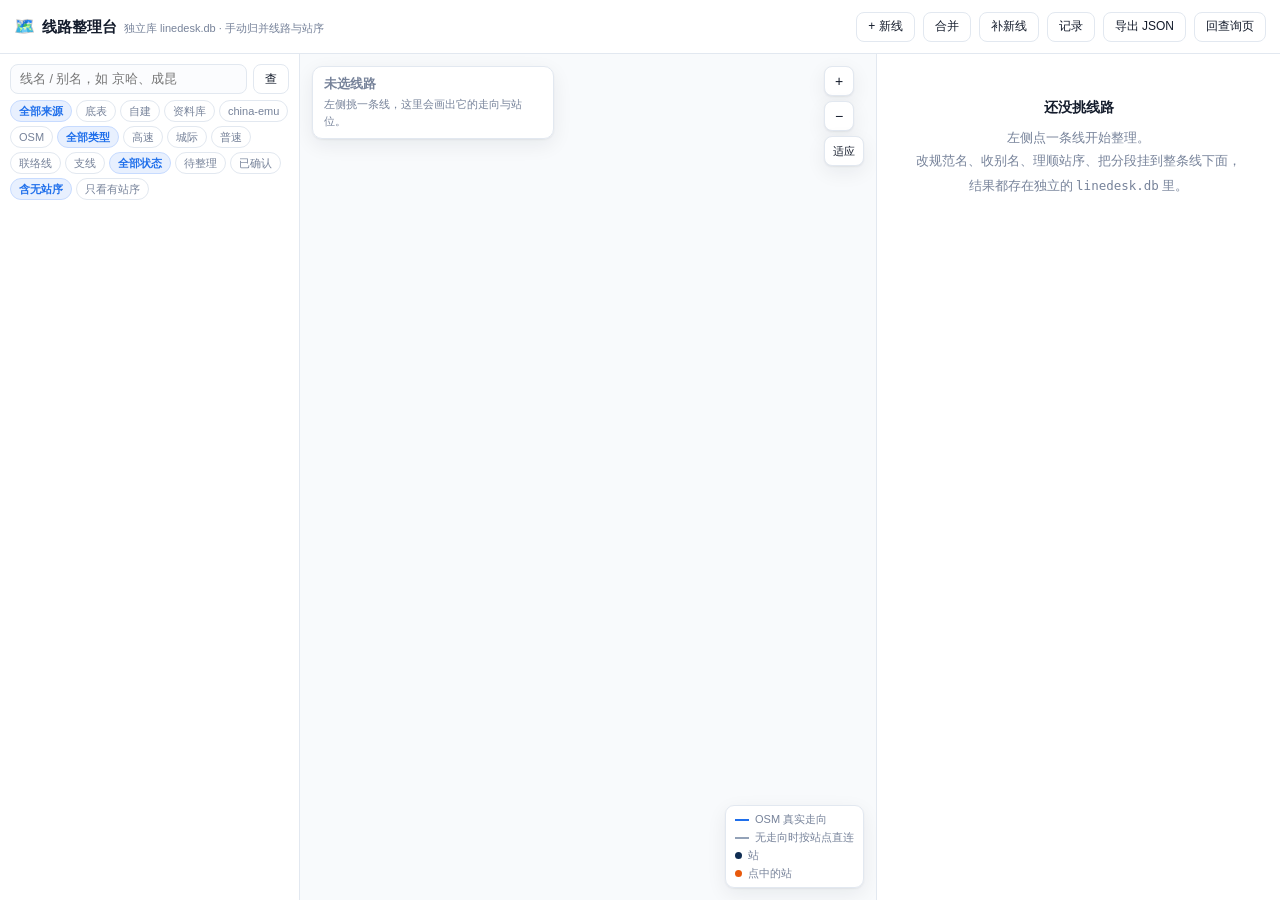
==== webapp/static/linedesk.html @ 4b53d6ca "线路整理台：单开一个库，把五套来源的线名归并成人能看懂的线路 五套来源各写各的名字，同一条线最多四种写法：底表按段命名（京哈高速线京沈段）、 辉睿叫「京沪高铁」、china-emu 叫「京沪高速铁路」" ====
<!doctype html>
<html lang="zh-CN">
<head>
<meta charset="utf-8">
<meta name="viewport" content="width=device-width, initial-scale=1">
<title>railcn · 线路整理台</title>
<link rel="icon" href="data:image/svg+xml,<svg xmlns='http://www.w3.org/2000/svg' viewBox='0 0 32 32'><text y='26' font-size='26'>🗺️</text></svg>">
<link rel="stylesheet" href="linedesk.css">
</head>
<body>
<div id="ldapp">

  <header class="ld-top">
    <div class="ld-brand">
      <span style="font-size:17px">🗺️</span>
      <b>线路整理台</b>
      <span class="sub">独立库 linedesk.db · 手动归并线路与站序</span>
    </div>
    <div class="ld-stats" id="ldStats"></div>
    <div class="ld-actions">
      <button id="btnNew" class="btn ghost" title="线路库里没有的线，先建一条空的，再补站序">+ 新线</button>
      <button id="btnMerge" class="btn ghost" title="把几条不同写法的线并成一条">合并</button>
      <button id="btnRebuild" class="btn ghost" title="从 rail.db 补进新出现的线名，已整理过的不动">补新线</button>
      <button id="btnLog" class="btn ghost" title="谁在什么时候改了什么">记录</button>
      <button id="btnExport" class="btn ghost" title="导出整理结果（规范名 ← 各来源写法 + 站序 + 父子关系）">导出 JSON</button>
      <a class="btn ghost" href="/" title="回到车次查询">回查询页</a>
    </div>
  </header>

  <main>
    <aside class="ld-left">
      <div class="ld-search">
        <input id="ldQ" placeholder="线名 / 别名，如 京哈、成昆" autocomplete="off">
        <button id="ldGo" class="btn">查</button>
      </div>
      <div id="ldFilters" class="ld-filters"></div>
      <div id="ldCount" class="ld-count"></div>
      <div id="ldList" class="ld-list"></div>
    </aside>

    <section class="ld-stage">
      <svg id="ldMap" xmlns="http://www.w3.org/2000/svg"></svg>

      <div id="ldMapInfo" class="ld-mapinfo">
        <div class="t" style="color:#77839a">未选线路</div>
        <div class="r">左侧挑一条线，这里会画出它的走向与站位。</div>
      </div>

      <div class="ld-mapctl">
        <button data-zoom="in" title="放大">+</button>
        <button data-zoom="out" title="缩小">−</button>
        <button data-zoom="fit" class="wide" title="整条线放进画面">适应</button>
      </div>

      <div class="ld-legend">
        <i><span class="ln geo"></span>OSM 真实走向</i>
        <i><span class="ln"></span>无走向时按站点直连</i>
        <i><span class="dot"></span>站</i>
        <i><span class="dot sel"></span>点中的站</i>
      </div>
    </section>

    <aside class="ld-right" id="ldPanel"></aside>
  </main>
</div>

<script src="linedesk.js"></script>
</body>
</html>
---- webapp/static/linedesk.css ----
:root{
  --bg:#eef2f7;
  --panel:#ffffff;
  --line:#e2e8f0;
  --line-2:#eef2f7;
  --text:#131b2b;
  --muted:#77839a;
  --accent:#1f6feb;
  --accent-soft:#e8f0fe;
  --rail:#0f2d52;
  --ok:#0f9d58;
  --warn:#e8590c;
  --bad:#d93025;
  --radius:12px;
  --shadow:0 1px 2px rgba(16,24,40,.06),0 6px 20px rgba(16,24,40,.07);
}
*{box-sizing:border-box}
html,body{height:100%;margin:0}
body{
  font-family:-apple-system,BlinkMacSystemFont,"Segoe UI","PingFang SC","Microsoft YaHei",sans-serif;
  color:var(--text);background:var(--bg);font-size:13px;-webkit-font-smoothing:antialiased;
}
button{font-family:inherit}
.hidden{display:none !important}
a{color:var(--accent);text-decoration:none}

#ldapp{height:100%;display:flex;flex-direction:column}

/* ---------- 顶栏 ---------- */
.ld-top{
  height:54px;flex:0 0 54px;display:flex;align-items:center;gap:16px;padding:0 14px;
  background:var(--panel);border-bottom:1px solid var(--line);z-index:5;
}
.ld-brand{display:flex;align-items:baseline;gap:7px;white-space:nowrap}
.ld-brand b{font-size:15px}
.ld-brand .sub{font-size:11px;color:var(--muted)}
.ld-stats{display:flex;gap:12px;font-size:11px;color:var(--muted);white-space:nowrap}
.ld-stats b{color:var(--text);font-size:12px}
.ld-actions{margin-left:auto;display:flex;align-items:center;gap:8px}

.btn{
  height:30px;padding:0 11px;border-radius:8px;border:1px solid var(--line);
  background:#fff;color:var(--text);cursor:pointer;font-size:12px;transition:.15s;white-space:nowrap;
}
.btn:hover{border-color:#cbd5e1;background:#f8fafc}
.btn.primary{background:var(--accent);border-color:var(--accent);color:#fff;font-weight:600}
.btn.primary:hover{background:#1a5fd0}
.btn.ghost{background:transparent}
a.btn{display:inline-flex;align-items:center;justify-content:center;text-decoration:none;color:inherit}
.btn.danger{color:var(--bad);border-color:#f3d3d0}
.btn.danger:hover{background:#fdf2f1}
.btn.sm{height:26px;padding:0 8px;font-size:11.5px;border-radius:7px}
.btn:disabled{opacity:.45;cursor:not-allowed}

/* ---------- 三栏 ---------- */
main{flex:1;display:flex;min-height:0}

.ld-left{
  width:300px;flex:0 0 300px;background:var(--panel);border-right:1px solid var(--line);
  display:flex;flex-direction:column;min-height:0;
}
.ld-search{display:flex;gap:6px;padding:10px 10px 6px}
.ld-search input{
  flex:1;height:30px;padding:0 9px;border:1px solid var(--line);border-radius:8px;
  font-size:12.5px;background:#fbfcfe;outline:none;
}
.ld-search input:focus{border-color:var(--accent);box-shadow:0 0 0 3px var(--accent-soft);background:#fff}

.ld-filters{display:flex;flex-wrap:wrap;gap:4px;padding:0 10px 8px}
.chip{
  height:22px;padding:0 8px;border-radius:11px;border:1px solid var(--line);
  background:#fff;color:var(--muted);font-size:11px;cursor:pointer;transition:.12s;
}
.chip:hover{color:var(--text);border-color:#cbd5e1}
.chip.on{background:var(--accent-soft);border-color:#c7dbff;color:var(--accent);font-weight:600}
.chip .n{opacity:.6;margin-left:3px;font-size:10px}

.ld-count{padding:0 12px 6px;font-size:11px;color:var(--muted)}
.ld-count b{color:var(--text)}
.ld-list{flex:1;overflow:auto;padding:0 8px 12px}
.ld-item{
  padding:7px 9px;border-radius:9px;cursor:pointer;border:1px solid transparent;
  display:flex;flex-direction:column;gap:3px;
}
.ld-item:hover{background:#f7f9fc}
.ld-item.on{background:var(--accent-soft);border-color:#c7dbff}
.ld-item .nm{display:flex;align-items:center;gap:5px;font-weight:600;font-size:12.5px}
.ld-item .nm .st{font-size:10px;font-weight:400;color:var(--ok)}
.ld-item .nm .st.draft{color:var(--muted)}
.ld-item .meta{display:flex;gap:6px;font-size:10.5px;color:var(--muted);flex-wrap:wrap;align-items:center}
.ld-item .meta .k{background:#f1f4f9;border-radius:5px;padding:0 4px}
.ld-item .meta .s{display:inline-block;width:7px;height:7px;border-radius:2px}
.ld-item .meta .als{display:inline-flex;gap:2px;align-items:center}
.ld-item.pick{outline:2px solid var(--warn);outline-offset:-2px}
.ld-item .cb{width:13px;height:13px;flex:0 0 13px;border:1px solid #c3cddd;border-radius:4px;background:#fff}
.ld-item .cb.on{background:var(--warn);border-color:var(--warn)}

/* ---------- 地图 ---------- */
.ld-stage{flex:1;position:relative;min-width:0;background:#f8fafc;overflow:hidden}
#ldMap{width:100%;height:100%;display:block;cursor:grab;touch-action:none}
#ldMap.dragging{cursor:grabbing}
.ld-mapctl{
  position:absolute;right:12px;top:12px;display:flex;flex-direction:column;gap:5px;z-index:3;
}
.ld-mapctl button{
  width:30px;height:30px;border-radius:8px;border:1px solid var(--line);background:#fff;
  cursor:pointer;font-size:14px;color:var(--text);box-shadow:var(--shadow);line-height:1;
}
.ld-mapctl button:hover{background:#f1f5fb}
.ld-mapctl button.wide{width:auto;padding:0 8px;font-size:11px}
.ld-mapinfo{
  position:absolute;left:12px;top:12px;background:rgba(255,255,255,.94);border:1px solid var(--line);
  border-radius:10px;padding:8px 11px;box-shadow:var(--shadow);min-width:230px;max-width:42%;
}
.ld-mapinfo .t{font-weight:700;font-size:13px;display:flex;align-items:center;gap:7px}
.ld-mapinfo .t .tag{font-size:10px;font-weight:400;color:var(--muted);background:#f1f4f9;
  border-radius:5px;padding:1px 5px}
.ld-mapinfo .r{font-size:11px;color:var(--muted);margin-top:3px;line-height:1.55}
.ld-mapinfo .r b{color:var(--text)}
.ld-legend{
  position:absolute;right:12px;bottom:12px;background:rgba(255,255,255,.94);border:1px solid var(--line);
  border-radius:9px;padding:6px 9px;font-size:11px;color:var(--muted);box-shadow:var(--shadow);
  display:flex;flex-direction:column;gap:3px;
}
.ld-legend i{display:flex;align-items:center;gap:6px;font-style:normal}
.ld-legend .dot{width:7px;height:7px;border-radius:50%;background:var(--rail);display:inline-block}
.ld-legend .dot.sel{background:var(--warn)}
.ld-legend .ln{width:14px;height:0;border-top:2px solid #93a2b8;display:inline-block}
.ld-legend .ln.geo{border-top-color:#1f6feb;border-top-style:solid}

/* ---------- 右侧面板 ---------- */
.ld-right{
  width:404px;flex:0 0 404px;background:var(--panel);border-left:1px solid var(--line);
  overflow:auto;min-height:0;
}
.ld-empty{padding:40px 24px;text-align:center;color:var(--muted);font-size:12.5px;line-height:1.9}
.ld-empty b{display:block;color:var(--text);font-size:14px;margin-bottom:6px}

.sec{border-bottom:1px solid var(--line-2);padding:11px 13px}
.sec:last-child{border-bottom:none}
.sec h4{
  margin:0 0 8px;font-size:11.5px;color:var(--muted);font-weight:600;letter-spacing:.4px;
  display:flex;align-items:center;gap:7px;
}
.sec h4 .r{margin-left:auto;font-weight:400;display:flex;gap:5px}
.sec h4 .n{background:#f1f4f9;border-radius:6px;padding:1px 5px;color:var(--text);font-size:10.5px}

.frow{display:flex;align-items:center;gap:7px;margin-bottom:7px}
.frow:last-child{margin-bottom:0}
.frow label{width:56px;flex:0 0 56px;font-size:11.5px;color:var(--muted)}
.frow input,.frow select,.frow textarea{
  flex:1;min-width:0;height:29px;padding:0 8px;border:1px solid var(--line);border-radius:7px;
  font-size:12.5px;background:#fbfcfe;outline:none;color:var(--text);font-family:inherit;
}
.frow textarea{height:52px;padding:6px 8px;resize:vertical;line-height:1.5}
.frow input:focus,.frow textarea:focus{border-color:var(--accent);box-shadow:0 0 0 3px var(--accent-soft);background:#fff}
.frow input[readonly]{background:#f4f6fa;color:var(--muted)}
.hint{font-size:11px;color:var(--muted);line-height:1.65;margin:4px 0 0}
.hint.warn{color:var(--warn)}
.hint.ok{color:var(--ok)}

.tagline{display:flex;flex-wrap:wrap;gap:5px}
.al{
  display:inline-flex;align-items:center;gap:5px;border:1px solid var(--line);border-radius:7px;
  padding:2px 6px;font-size:11.5px;background:#fbfcfe;
}
.al .s{font-size:9.5px;color:#fff;border-radius:4px;padding:0 4px;line-height:14px}
.al .s.lib{background:#0f2d52}
.al .s.custom{background:#6b46c1}
.al .s.huirui{background:#1f6feb}
.al .s.ce{background:#0f9d58}
.al .s.osm{background:#8b93a5}
.al .x{cursor:pointer;color:var(--muted);font-size:12px;line-height:1}
.al .x:hover{color:var(--bad)}
.al.add{cursor:pointer;color:var(--accent);border-style:dashed}

.stops{max-height:340px;overflow:auto;border:1px solid var(--line);border-radius:9px}
.st{display:flex;align-items:center;gap:6px;padding:3px 7px;font-size:12px;border-bottom:1px solid #f4f6fa}
.st:last-child{border-bottom:none}
.st:hover{background:#f8fafc}
.st .i{width:20px;flex:0 0 20px;color:var(--muted);font-size:10px;text-align:right}
.st .nm{flex:1;min-width:0;overflow:hidden;text-overflow:ellipsis;white-space:nowrap}
.st input.nm{border:1px solid transparent;background:transparent;height:22px;padding:0 4px;border-radius:5px;
  font-size:12px;min-width:0;font-family:inherit;color:var(--text)}
.st input.nm:hover{border-color:var(--line)}
.st input.nm:focus{border-color:var(--accent);background:#fff;outline:none}
.st .km{width:62px;flex:0 0 62px;text-align:right;color:var(--muted);font-size:10.5px}
.st .op{display:flex;gap:2px;opacity:0}
.st:hover .op{opacity:1}
.st .op button{
  width:18px;height:18px;border:none;background:transparent;color:var(--muted);cursor:pointer;
  font-size:11px;border-radius:4px;line-height:1;padding:0;
}
.st .op button:hover{background:#e8edf5;color:var(--text)}
.st .op button.del:hover{background:#fdecea;color:var(--bad)}
.st.nocoord .nm{color:var(--warn)}

.kv{display:flex;gap:8px;font-size:11.5px;color:var(--muted);flex-wrap:wrap}
.kv b{color:var(--text);font-weight:600}
.rel{display:flex;align-items:center;gap:6px;padding:4px 0;font-size:12px;border-bottom:1px dashed var(--line-2)}
.rel:last-child{border-bottom:none}
.rel a{font-weight:600}
.rel .m{margin-left:auto;font-size:10.5px;color:var(--muted)}
.rel .x{cursor:pointer;color:var(--muted)}
.rel .x:hover{color:var(--bad)}

.cand{display:flex;align-items:center;gap:6px;padding:3px 0;font-size:11.5px}
.cand .s{font-size:9.5px;color:#fff;border-radius:4px;padding:0 4px;line-height:14px}
.cand .nm{flex:1;min-width:0;overflow:hidden;text-overflow:ellipsis;white-space:nowrap}
.cand .m{color:var(--muted);font-size:10.5px}

/* ---------- 弹窗 ---------- */
.modal{position:fixed;inset:0;background:rgba(16,24,40,.34);display:flex;align-items:center;
  justify-content:center;z-index:60}
.modal-card{
  background:#fff;border-radius:14px;box-shadow:0 18px 50px rgba(16,24,40,.24);
  width:520px;max-width:92vw;max-height:82vh;display:flex;flex-direction:column;overflow:hidden;
}
.modal-card h3{margin:0;padding:14px 16px 10px;font-size:14px}
.modal-body{padding:0 16px 8px;overflow:auto;flex:1}
.modal-foot{display:flex;align-items:center;gap:8px;padding:10px 16px 14px;border-top:1px solid var(--line-2)}
.modal-foot .msg{flex:1;font-size:11.5px;color:var(--muted)}
.modal-foot .msg.err{color:var(--bad)}
.picklist{max-height:300px;overflow:auto;margin:8px 0;border:1px solid var(--line);border-radius:9px}
.pick{display:flex;align-items:center;gap:8px;padding:5px 9px;font-size:12px;cursor:pointer;
  border-bottom:1px solid #f4f6fa}
.pick:last-child{border-bottom:none}
.pick:hover{background:#f7f9fc}
.pick.on{background:var(--accent-soft)}
.pick .m{margin-left:auto;color:var(--muted);font-size:10.5px}
.pick .s{font-size:9.5px;color:#fff;border-radius:4px;padding:0 4px;line-height:14px}

.toast{
  position:fixed;left:50%;bottom:28px;transform:translateX(-50%);
  background:#131b2b;color:#fff;padding:8px 16px;border-radius:9px;font-size:12.5px;
  box-shadow:0 10px 28px rgba(16,24,40,.3);z-index:99;opacity:0;transition:opacity .18s,transform .18s;
  pointer-events:none;
}
.toast.on{opacity:1;transform:translateX(-50%) translateY(-4px)}
.toast.err{background:var(--bad)}
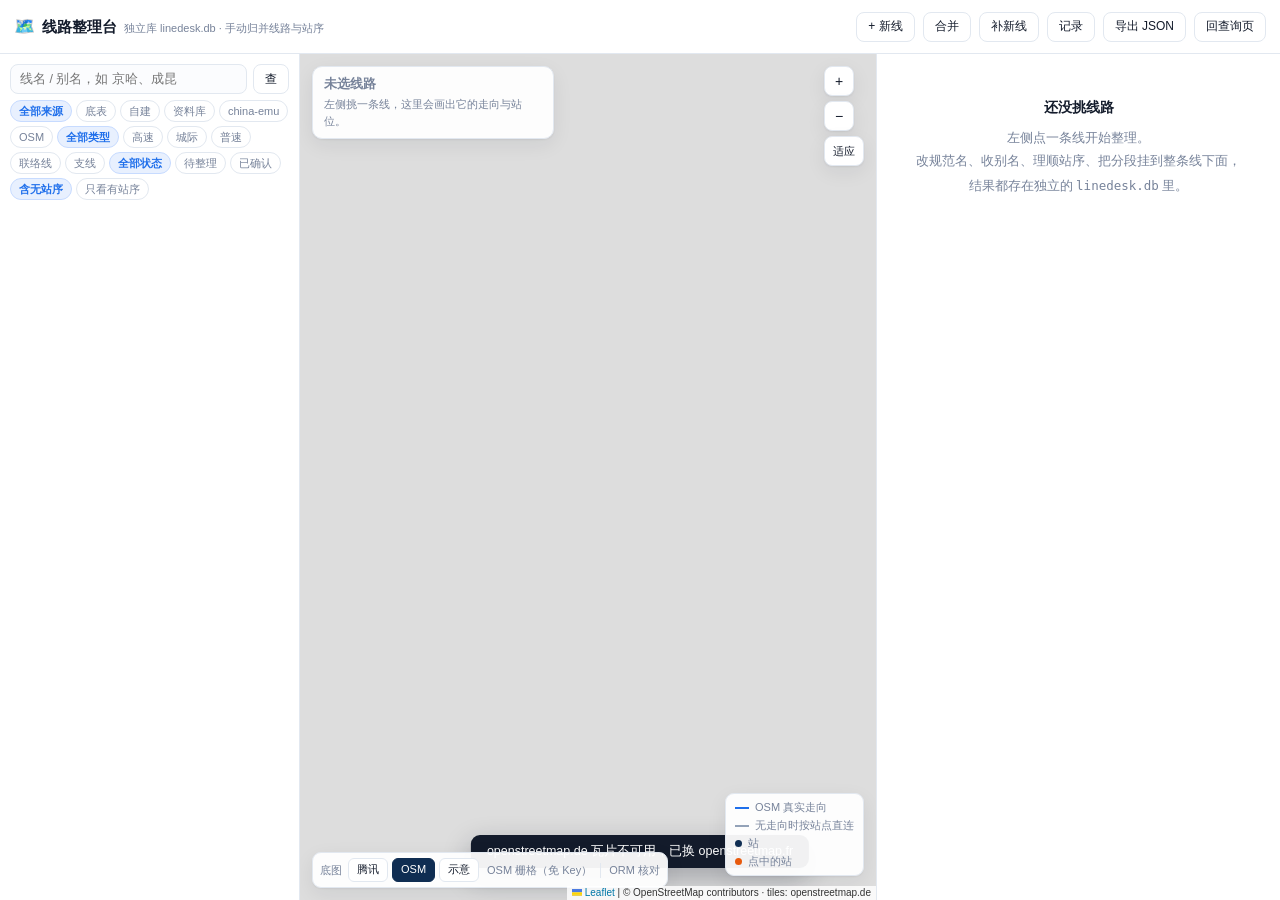
==== commit a0460c5f: "整理台地图：腾讯底图为主，OSM 栅格与示意模式兜底 - 左下角切底图：腾讯 GL JS（要 Key，和主站共用 localStorage.railcn.mapkey）、   OSM 栅格（Leafl" ====
--- a/webapp/static/linedesk.html
+++ b/webapp/static/linedesk.html
@@ -39,7 +39,8 @@
     </aside>
 
     <section class="ld-stage">
-      <svg id="ldMap" xmlns="http://www.w3.org/2000/svg"></svg>
+      <div id="ldMap" class="ld-canvas"></div>
+      <svg id="ldSvg" class="ld-canvas hidden" xmlns="http://www.w3.org/2000/svg"></svg>
 
       <div id="ldMapInfo" class="ld-mapinfo">
         <div class="t" style="color:#77839a">未选线路</div>
@@ -50,6 +51,16 @@
         <button data-zoom="in" title="放大">+</button>
         <button data-zoom="out" title="缩小">−</button>
         <button data-zoom="fit" class="wide" title="整条线放进画面">适应</button>
+      </div>
+
+      <div class="ld-basebar">
+        <span class="lbl">底图</span>
+        <button data-base="tmap" title="腾讯位置服务（需 Key，国内路网 POI 最全）">腾讯</button>
+        <button data-base="osm" title="OpenStreetMap 栅格瓦片（免 Key，与 OSM 走向完全对齐）">OSM</button>
+        <button data-base="svg" title="无底图示意，离线也能用">示意</button>
+        <span id="ldBaseTip" class="tip"></span>
+        <a id="ldOrm" class="orm" target="_blank" rel="noreferrer"
+           title="在 OpenRailwayMap 里打开这条线（OSM 的铁路专用渲染），用来核对走向">ORM 核对</a>
       </div>
 
       <div class="ld-legend">
--- a/webapp/static/linedesk.css
+++ b/webapp/static/linedesk.css
@@ -97,10 +97,42 @@
 
 /* ---------- 地图 ---------- */
 .ld-stage{flex:1;position:relative;min-width:0;background:#f8fafc;overflow:hidden}
-#ldMap{width:100%;height:100%;display:block;cursor:grab;touch-action:none}
-#ldMap.dragging{cursor:grabbing}
+.ld-canvas{position:absolute;inset:0;width:100%;height:100%;display:block}
+#ldSvg{cursor:grab;touch-action:none}
+#ldSvg.dragging{cursor:grabbing}
+/* Leaflet 自带控件位置调一下，别跟我们的按钮打架 */
+.leaflet-container{background:#eef2f7;font:inherit}
+.leaflet-control-attribution{font-size:10px !important;background:rgba(255,255,255,.82) !important}
+.leaflet-bar a{color:var(--text)}
+.ld-basebar{
+  position:absolute;left:12px;bottom:12px;display:flex;align-items:center;gap:4px;z-index:900;
+  background:rgba(255,255,255,.94);border:1px solid var(--line);border-radius:9px;
+  padding:5px 7px;box-shadow:var(--shadow);font-size:11px;
+}
+.ld-basebar .lbl{color:var(--muted);margin-right:2px}
+.ld-basebar button{
+  border:1px solid var(--line);background:#fff;border-radius:6px;padding:2px 8px;font-size:11px;
+  cursor:pointer;color:var(--text);line-height:1.6;
+}
+.ld-basebar button:hover{background:#f1f5fb}
+.ld-basebar button.on{background:var(--rail);border-color:var(--rail);color:#fff}
+.ld-basebar .tip{color:var(--muted);margin-left:4px;max-width:230px;line-height:1.4}
+.ld-basebar .tip b{color:var(--warn);cursor:pointer;text-decoration:underline}
+.ld-basebar .orm{
+  margin-left:4px;border-left:1px solid var(--line);padding-left:8px;color:var(--muted);
+  text-decoration:none;font-size:11px;
+}
+.ld-basebar .orm:hover{color:var(--rail);text-decoration:underline}
+/* Leaflet 常驻站名标签 */
+.ld-tip{
+  background:rgba(255,255,255,.9)!important;border:1px solid rgba(140,158,180,.45)!important;
+  color:#33415c!important;font-size:10.5px!important;padding:0 3px!important;border-radius:3px!important;
+  box-shadow:none!important;white-space:nowrap;
+}
+.ld-tip.sel{background:#e8590c!important;border-color:#e8590c!important;color:#fff!important;font-weight:700}
+.ld-tip::before{display:none!important}
 .ld-mapctl{
-  position:absolute;right:12px;top:12px;display:flex;flex-direction:column;gap:5px;z-index:3;
+  position:absolute;right:12px;top:12px;display:flex;flex-direction:column;gap:5px;z-index:900;
 }
 .ld-mapctl button{
   width:30px;height:30px;border-radius:8px;border:1px solid var(--line);background:#fff;
@@ -109,7 +141,7 @@
 .ld-mapctl button:hover{background:#f1f5fb}
 .ld-mapctl button.wide{width:auto;padding:0 8px;font-size:11px}
 .ld-mapinfo{
-  position:absolute;left:12px;top:12px;background:rgba(255,255,255,.94);border:1px solid var(--line);
+  position:absolute;left:12px;top:12px;z-index:900;background:rgba(255,255,255,.94);border:1px solid var(--line);
   border-radius:10px;padding:8px 11px;box-shadow:var(--shadow);min-width:230px;max-width:42%;
 }
 .ld-mapinfo .t{font-weight:700;font-size:13px;display:flex;align-items:center;gap:7px}
@@ -118,7 +150,7 @@
 .ld-mapinfo .r{font-size:11px;color:var(--muted);margin-top:3px;line-height:1.55}
 .ld-mapinfo .r b{color:var(--text)}
 .ld-legend{
-  position:absolute;right:12px;bottom:12px;background:rgba(255,255,255,.94);border:1px solid var(--line);
+  position:absolute;right:12px;bottom:24px;z-index:900;background:rgba(255,255,255,.94);border:1px solid var(--line);
   border-radius:9px;padding:6px 9px;font-size:11px;color:var(--muted);box-shadow:var(--shadow);
   display:flex;flex-direction:column;gap:3px;
 }
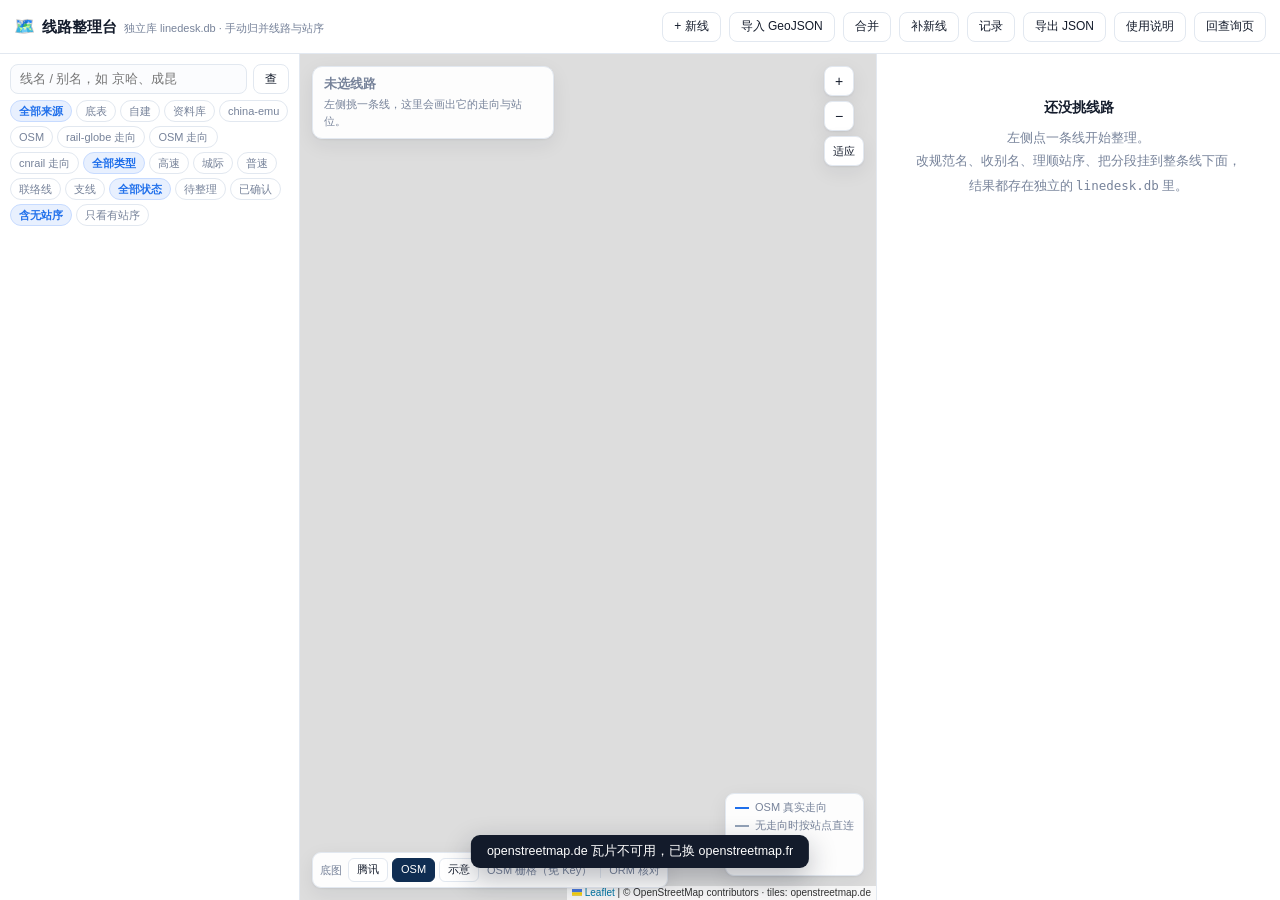
==== commit 1932f135: "整理台确认线路体系 + 车次详情真实线路按确认站序重画 + 独立确认线路地图页 - 整理台：三步流程（走向 / 站点 / publish 基本线路）、指定位置插站、全量确认清单、编辑里程占首屏 - 走" ====
--- a/webapp/static/linedesk.html
+++ b/webapp/static/linedesk.html
@@ -19,10 +19,12 @@
     <div class="ld-stats" id="ldStats"></div>
     <div class="ld-actions">
       <button id="btnNew" class="btn ghost" title="线路库里没有的线，先建一条空的，再补站序">+ 新线</button>
+      <button id="btnGeo" class="btn ghost" title="导入 GeoJSON（可多选）：站序与走向按文件来，落成待整理的新线">导入 GeoJSON</button>
       <button id="btnMerge" class="btn ghost" title="把几条不同写法的线并成一条">合并</button>
       <button id="btnRebuild" class="btn ghost" title="从 rail.db 补进新出现的线名，已整理过的不动">补新线</button>
       <button id="btnLog" class="btn ghost" title="谁在什么时候改了什么">记录</button>
       <button id="btnExport" class="btn ghost" title="导出整理结果（规范名 ← 各来源写法 + 站序 + 父子关系）">导出 JSON</button>
+      <button id="btnHelp" class="btn ghost" title="这个页面怎么用：整理流程、基本线路规则、地图操作">使用说明</button>
       <a class="btn ghost" href="/" title="回到车次查询">回查询页</a>
     </div>
   </header>
--- a/webapp/static/linedesk.css
+++ b/webapp/static/linedesk.css
@@ -89,6 +89,8 @@
 .ld-item .nm .st.draft{color:var(--muted)}
 .ld-item .meta{display:flex;gap:6px;font-size:10.5px;color:var(--muted);flex-wrap:wrap;align-items:center}
 .ld-item .meta .k{background:#f1f4f9;border-radius:5px;padding:0 4px}
+/* 来源确认进度：线路✓ 站点✓（没确认的是灰的 ○） */
+.ld-item .meta .srcf{color:#9aa6b8;letter-spacing:-.2px}
 .ld-item .meta .s{display:inline-block;width:7px;height:7px;border-radius:2px}
 .ld-item .meta .als{display:inline-flex;gap:2px;align-items:center}
 .ld-item.pick{outline:2px solid var(--warn);outline-offset:-2px}
@@ -97,7 +99,12 @@
 
 /* ---------- 地图 ---------- */
 .ld-stage{flex:1;position:relative;min-width:0;background:#f8fafc;overflow:hidden}
-.ld-canvas{position:absolute;inset:0;width:100%;height:100%;display:block}
+/* z-index:0 + isolation:isolate → 地图容器自成层叠上下文。
+   腾讯地图 / Leaflet 内部 DOM 的 z-index 再高（label、控件层常到 1000+）也翻不出
+   这个笼子，否则它们会盖住 .ld-mapinfo/.ld-mapctl 等浮窗，看着见点不着、
+   点击直接穿到底图（2026-11-03 修） */
+.ld-canvas{position:absolute;inset:0;width:100%;height:100%;display:block;
+  z-index:0;isolation:isolate}
 #ldSvg{cursor:grab;touch-action:none}
 #ldSvg.dragging{cursor:grabbing}
 /* Leaflet 自带控件位置调一下，别跟我们的按钮打架 */
@@ -105,7 +112,7 @@
 .leaflet-control-attribution{font-size:10px !important;background:rgba(255,255,255,.82) !important}
 .leaflet-bar a{color:var(--text)}
 .ld-basebar{
-  position:absolute;left:12px;bottom:12px;display:flex;align-items:center;gap:4px;z-index:900;
+  position:absolute;left:12px;bottom:12px;display:flex;align-items:center;gap:4px;z-index:1100;
   background:rgba(255,255,255,.94);border:1px solid var(--line);border-radius:9px;
   padding:5px 7px;box-shadow:var(--shadow);font-size:11px;
 }
@@ -123,16 +130,16 @@
   text-decoration:none;font-size:11px;
 }
 .ld-basebar .orm:hover{color:var(--rail);text-decoration:underline}
-/* Leaflet 常驻站名标签 */
+/* Leaflet 常驻站名标签 —— interactive，点标签 = 选中这一站 */
 .ld-tip{
   background:rgba(255,255,255,.9)!important;border:1px solid rgba(140,158,180,.45)!important;
   color:#33415c!important;font-size:10.5px!important;padding:0 3px!important;border-radius:3px!important;
-  box-shadow:none!important;white-space:nowrap;
+  box-shadow:none!important;white-space:nowrap;pointer-events:auto!important;cursor:pointer;
 }
 .ld-tip.sel{background:#e8590c!important;border-color:#e8590c!important;color:#fff!important;font-weight:700}
 .ld-tip::before{display:none!important}
 .ld-mapctl{
-  position:absolute;right:12px;top:12px;display:flex;flex-direction:column;gap:5px;z-index:900;
+  position:absolute;right:12px;top:12px;display:flex;flex-direction:column;gap:5px;z-index:1100;
 }
 .ld-mapctl button{
   width:30px;height:30px;border-radius:8px;border:1px solid var(--line);background:#fff;
@@ -141,7 +148,7 @@
 .ld-mapctl button:hover{background:#f1f5fb}
 .ld-mapctl button.wide{width:auto;padding:0 8px;font-size:11px}
 .ld-mapinfo{
-  position:absolute;left:12px;top:12px;z-index:900;background:rgba(255,255,255,.94);border:1px solid var(--line);
+  position:absolute;left:12px;top:12px;z-index:1100;background:rgba(255,255,255,.94);border:1px solid var(--line);
   border-radius:10px;padding:8px 11px;box-shadow:var(--shadow);min-width:230px;max-width:42%;
 }
 .ld-mapinfo .t{font-weight:700;font-size:13px;display:flex;align-items:center;gap:7px}
@@ -150,7 +157,7 @@
 .ld-mapinfo .r{font-size:11px;color:var(--muted);margin-top:3px;line-height:1.55}
 .ld-mapinfo .r b{color:var(--text)}
 .ld-legend{
-  position:absolute;right:12px;bottom:24px;z-index:900;background:rgba(255,255,255,.94);border:1px solid var(--line);
+  position:absolute;right:12px;bottom:24px;z-index:1100;background:rgba(255,255,255,.94);border:1px solid var(--line);
   border-radius:9px;padding:6px 9px;font-size:11px;color:var(--muted);box-shadow:var(--shadow);
   display:flex;flex-direction:column;gap:3px;
 }
@@ -170,6 +177,30 @@
 
 .sec{border-bottom:1px solid var(--line-2);padding:11px 13px}
 .sec:last-child{border-bottom:none}
+/* 来源确认过的段落：左边一条绿边，一眼看出哪步做完了 */
+.sec.ok{border-left:3px solid #35b06b;padding-left:10px;background:#fbfefc}
+/* 定稿四步进度条 */
+.ld-flow{display:flex;align-items:center;gap:6px;flex-wrap:wrap;padding:9px 13px;
+  border-bottom:1px solid var(--line-2);background:#f7f9fd;font-size:11.5px}
+.ld-flow .fl{padding:2px 8px;border-radius:999px;background:#eef1f6;color:#7b879b;
+  border:1px solid transparent}
+.ld-flow .fl.on{background:#e9f7ef;color:#0f7a45;border-color:#b8dfc9;font-weight:600}
+.ld-flow i{color:#c3cddd;font-style:normal}
+/* 资料库介绍 */
+.ref .rl{display:flex;align-items:baseline;gap:6px;margin-bottom:4px}
+.ref .rl b{font-size:13px}
+.ref .rl .m{font-size:11px;color:var(--muted)}
+.ref .rm{display:flex;flex-wrap:wrap;gap:5px;margin-bottom:6px}
+.ref .rm span{font-size:10.5px;background:#f1f4f9;color:#5a6b82;border-radius:6px;padding:1px 6px}
+.ref .ri{font-size:11.5px;line-height:1.75;color:#42506a;white-space:pre-wrap;
+  max-height:260px;overflow:auto;background:#fbfcfe;border:1px solid var(--line-2);
+  border-radius:8px;padding:8px 10px}
+.ref .ru{margin-top:4px;font-size:11px}
+.ref .ru a{color:var(--accent)}
+/* 定为基本线路：整理完定稿，全项目接管（校对 / 地图 / 选经由都用这一份） */
+.sec.ld-base{background:#fbfcfe}
+.sec.ld-base.on{background:#f2fbf5}
+.sec.ld-base.on h4{color:#0f7a45}
 .sec h4{
   margin:0 0 8px;font-size:11.5px;color:var(--muted);font-weight:600;letter-spacing:.4px;
   display:flex;align-items:center;gap:7px;
@@ -202,9 +233,49 @@
 .al .s.huirui{background:#1f6feb}
 .al .s.ce{background:#0f9d58}
 .al .s.osm{background:#8b93a5}
+/* 2026-11-05 新加的三套走向来源：先前漏了配色，白字没底色 = 看起来像没显示 */
+.al .s.rg{background:#0e7490}
+.al .s.hdx{background:#b45309}
+.al .s.cnrail{background:#0d9488}
 .al .x{cursor:pointer;color:var(--muted);font-size:12px;line-height:1}
 .al .x:hover{color:var(--bad)}
+/* 别名整条可点：点一下把那个来源的站序画到地图上（再点回本线） */
+.al{cursor:pointer}
+.al:hover{border-color:var(--accent);color:var(--accent)}
+.al.on{background:var(--accent-soft);border-color:var(--accent);color:var(--accent)}
 .al.add{cursor:pointer;color:var(--accent);border-style:dashed}
+
+/* ①② 候选行：点一行单选（① 走向 / ② 站点+定位），右边标体量 */
+.srcrows{display:flex;flex-direction:column;gap:4px;margin:6px 0 2px}
+.srcrow{
+  display:flex;align-items:center;gap:7px;padding:4px 7px;font-size:12px;
+  border:1px solid var(--line);border-radius:8px;background:#fbfcfe;cursor:pointer;
+}
+.srcrow:hover{border-color:var(--accent);background:#f7fafd}
+.srcrow.on{background:var(--accent-soft);border-color:var(--accent)}
+.srcrow .rd{
+  width:11px;height:11px;flex:0 0 11px;border:1.5px solid #c3ccdb;border-radius:50%;
+  background:#fff;
+}
+.srcrow.on .rd{border-color:var(--accent);box-shadow:inset 0 0 0 2.5px var(--accent)}
+.srcrow .s{font-size:9.5px;color:#fff;border-radius:4px;padding:0 4px;line-height:14px;flex:0 0 auto}
+.srcrow .s.lib{background:#0f2d52}
+.srcrow .s.custom{background:#6b46c1}
+.srcrow .s.huirui{background:#1f6feb}
+.srcrow .s.ce{background:#0f9d58}
+.srcrow .s.osm{background:#8b93a5}
+.srcrow .s.rg{background:#0e7490}
+.srcrow .s.hdx{background:#b45309}
+.srcrow .s.cnrail{background:#0d9488}
+.srcrow .nm{flex:1;min-width:0;overflow:hidden;text-overflow:ellipsis;white-space:nowrap}
+.srcrow .m{color:var(--muted);font-size:10.5px;white-space:nowrap}
+.srcrow .x{cursor:pointer;color:var(--muted);font-size:12px;line-height:1;padding:0 2px}
+.srcrow .x:hover{color:var(--bad)}
+
+/* ③ 合并保存：走向 / 站点 / 合成一条，三行对照 */
+.mergebox{background:#f8fafc;border:1px solid var(--line);border-radius:9px;padding:7px 9px;margin:6px 0}
+.mergebox .mrow{display:flex;gap:8px;font-size:11.5px;line-height:1.9;color:var(--text)}
+.mergebox .mrow label{width:34px;flex:0 0 34px;color:var(--muted)}
 
 .stops{max-height:340px;overflow:auto;border:1px solid var(--line);border-radius:9px}
 .st{display:flex;align-items:center;gap:6px;padding:3px 7px;font-size:12px;border-bottom:1px solid #f4f6fa}
@@ -225,6 +296,7 @@
 }
 .st .op button:hover{background:#e8edf5;color:var(--text)}
 .st .op button.del:hover{background:#fdecea;color:var(--bad)}
+.st .op button.ins:hover{background:#e4f6ec;color:var(--ok)}
 .st.nocoord .nm{color:var(--warn)}
 
 .kv{display:flex;gap:8px;font-size:11.5px;color:var(--muted);flex-wrap:wrap}
@@ -242,12 +314,15 @@
 .cand .m{color:var(--muted);font-size:10.5px}
 
 /* ---------- 弹窗 ---------- */
+/* z-index 要压过地图控件（.ld-mapctl/.ld-mapinfo 是 900），
+   否则弹框浮在地图上却点不动（2026-11-03 修） */
 .modal{position:fixed;inset:0;background:rgba(16,24,40,.34);display:flex;align-items:center;
-  justify-content:center;z-index:60}
+  justify-content:center;z-index:2000}
 .modal-card{
   background:#fff;border-radius:14px;box-shadow:0 18px 50px rgba(16,24,40,.24);
   width:520px;max-width:92vw;max-height:82vh;display:flex;flex-direction:column;overflow:hidden;
 }
+.modal-card.wide{width:720px}
 .modal-card h3{margin:0;padding:14px 16px 10px;font-size:14px}
 .modal-body{padding:0 16px 8px;overflow:auto;flex:1}
 .modal-foot{display:flex;align-items:center;gap:8px;padding:10px 16px 14px;border-top:1px solid var(--line-2)}
@@ -262,10 +337,20 @@
 .pick .m{margin-left:auto;color:var(--muted);font-size:10.5px}
 .pick .s{font-size:9.5px;color:#fff;border-radius:4px;padding:0 4px;line-height:14px}
 
+/* ---------- 使用说明 ---------- */
+.md-help{font-size:12.5px;line-height:1.75;color:var(--text)}
+.md-help .lead{margin:2px 0 10px;padding:8px 10px;background:#f6f9fd;border-left:3px solid var(--rail);
+  border-radius:0 8px 8px 0;color:#2c3a52}
+.md-help h4{margin:13px 0 5px;font-size:12.5px;color:var(--rail)}
+.md-help ol,.md-help ul{margin:4px 0 4px;padding-left:20px}
+.md-help li{margin:3px 0}
+.md-help code{background:#f1f4f9;border-radius:4px;padding:0 4px;font-size:11.5px}
+.md-help b{color:#0f2d52}
+
 .toast{
   position:fixed;left:50%;bottom:28px;transform:translateX(-50%);
   background:#131b2b;color:#fff;padding:8px 16px;border-radius:9px;font-size:12.5px;
-  box-shadow:0 10px 28px rgba(16,24,40,.3);z-index:99;opacity:0;transition:opacity .18s,transform .18s;
+  box-shadow:0 10px 28px rgba(16,24,40,.3);z-index:2100;opacity:0;transition:opacity .18s,transform .18s;
   pointer-events:none;
 }
 .toast.on{opacity:1;transform:translateX(-50%) translateY(-4px)}
